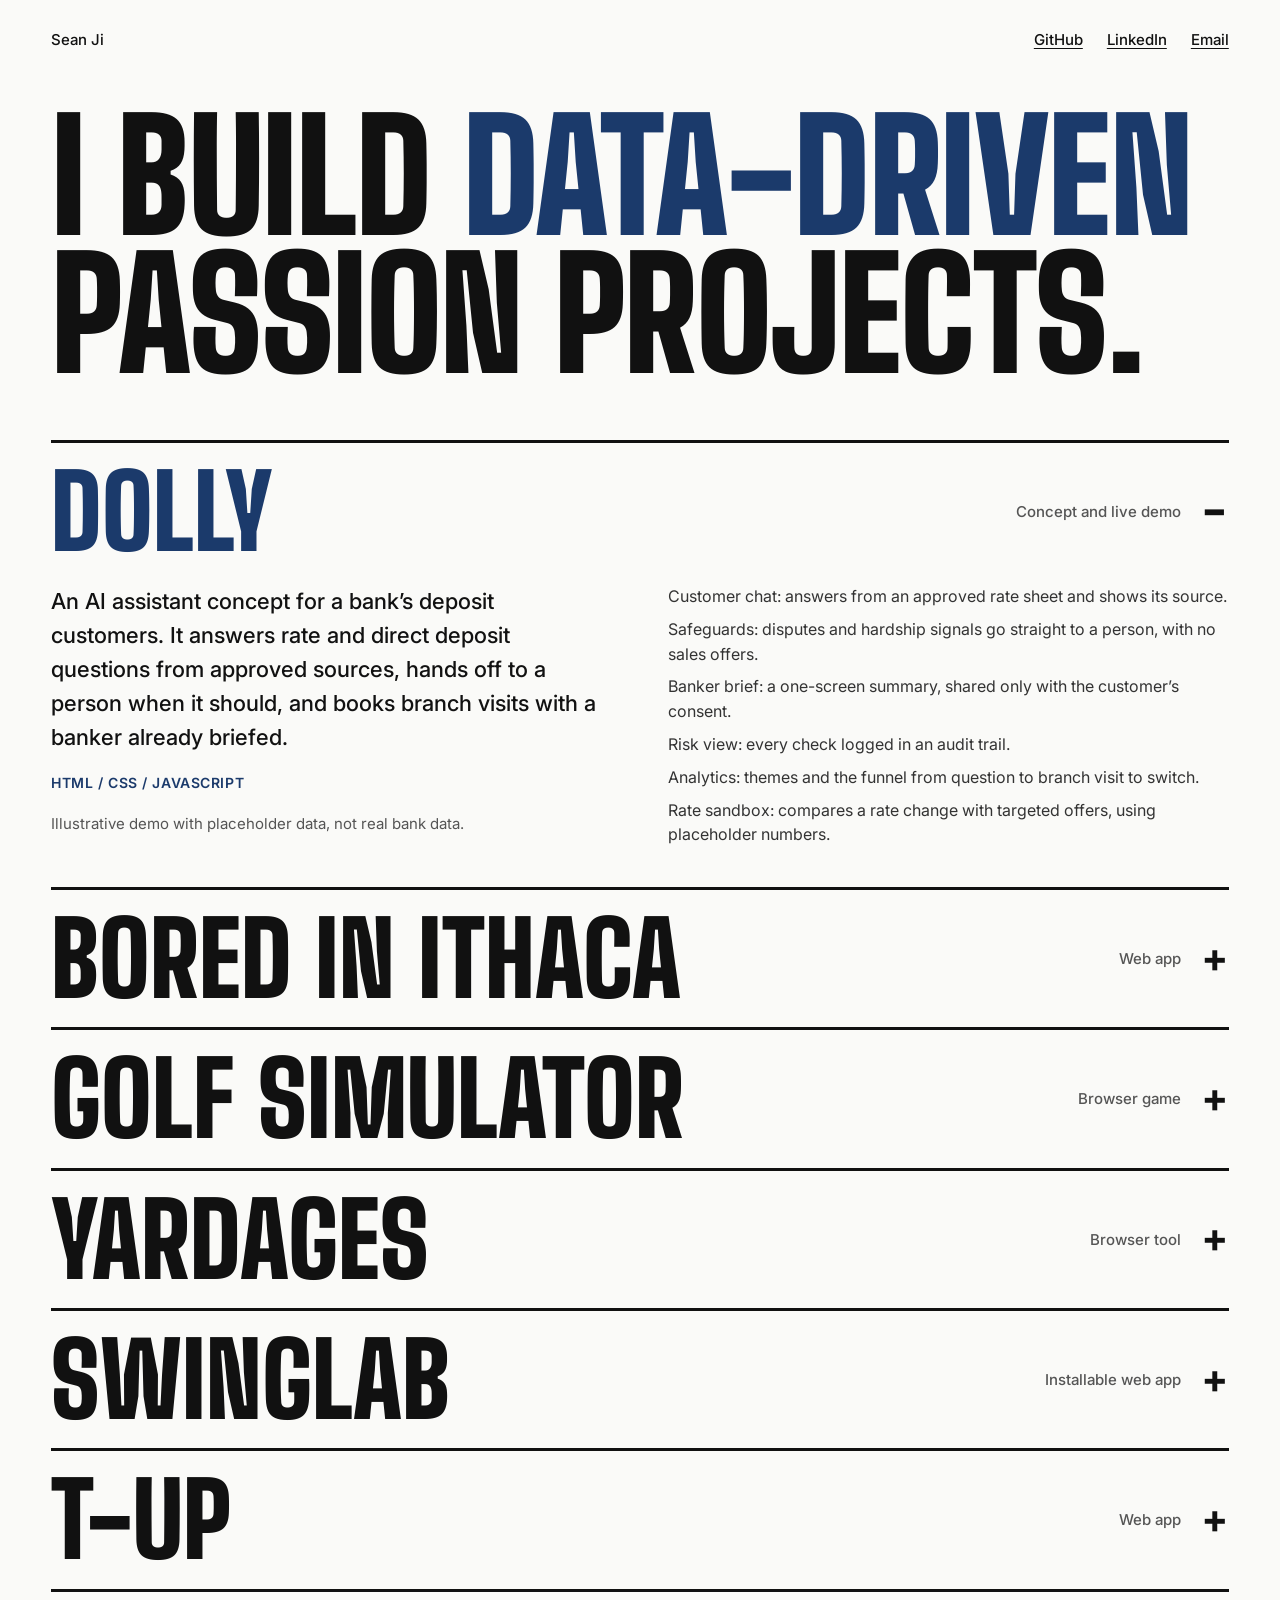
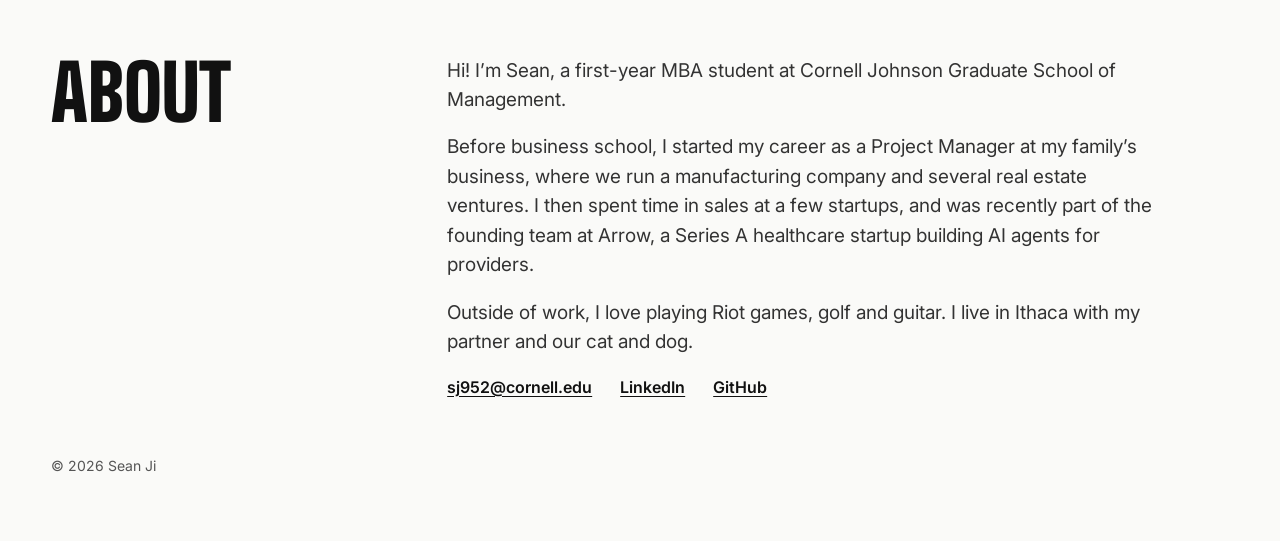
==== index.html @ 25f39c9f "Add portfolio site Co-Authored-By: Claude Sonnet 5.5 <noreply@anthropic.com> Claude-Session: https:/" ====
<!doctype html>
<html lang="en">
<head>
<meta charset="utf-8">
<meta name="viewport" content="width=device-width, initial-scale=1">
<title>Sean Ji | Portfolio</title>
<meta name="description" content="Sean Ji is a first-year MBA student at Cornell Johnson who builds data-driven passion projects: Dolly, Bored in Ithaca, Golf Simulator, Yardages, SwingLab and T-UP.">
<meta name="theme-color" content="#FAFAF8">
<meta property="og:title" content="Sean Ji | Portfolio">
<meta property="og:description" content="Data-driven passion projects by Sean Ji.">
<meta property="og:type" content="website">
<link rel="preconnect" href="https://fonts.googleapis.com">
<link rel="preconnect" href="https://fonts.gstatic.com" crossorigin>
<link rel="stylesheet" href="https://fonts.googleapis.com/css2?family=Big+Shoulders+Display:wght@800;900&family=Inter:wght@400;500;600&display=swap">
<style>
:root{
  --bg:#FAFAF8;
  --ink:#111111;
  --muted:#555555;
  --body:#333333;
  --navy:#1B3A6B;
  --display:'Big Shoulders Display','Arial Narrow',Impact,sans-serif;
  --text:'Inter',system-ui,-apple-system,'Segoe UI',Roboto,Helvetica,Arial,sans-serif;
  color-scheme:light;
}
*,*::before,*::after{box-sizing:border-box}
html{-webkit-text-size-adjust:100%}
body{
  margin:0;background:var(--bg);color:var(--ink);
  font-family:var(--text);font-size:16px;line-height:1.55;
  padding-inline:max(16px,env(safe-area-inset-left,0px)) max(16px,env(safe-area-inset-right,0px));
}
.page{
  max-width:1240px;margin:0 auto;
  padding-block:28px 64px;
  display:flex;flex-direction:column;gap:56px;
}
@media (min-width:700px){body{padding-inline:clamp(16px,4vw,56px)}}
a{color:var(--ink);text-underline-offset:3px}
a:hover{color:var(--navy)}
a:focus-visible,summary:focus-visible{outline:3px solid var(--navy);outline-offset:2px}

.top{
  display:flex;flex-wrap:wrap;align-items:baseline;justify-content:space-between;
  gap:8px 24px;font-size:15px;font-weight:500;
}
.top nav{display:flex;flex-wrap:wrap;gap:8px 24px}

h1{
  margin:0;font-family:var(--display);font-weight:900;text-transform:uppercase;
  font-size:clamp(56px,12vw,168px);line-height:.9;letter-spacing:-.01em;text-wrap:balance;
}
h1 span{color:var(--navy)}

.projects{display:flex;flex-direction:column}
.project{border-top:3px solid var(--ink)}
.project:last-child{border-bottom:3px solid var(--ink)}
.project summary{
  display:flex;flex-wrap:wrap;align-items:center;justify-content:space-between;
  gap:8px 24px;padding:20px 0;cursor:pointer;list-style:none;
}
.project summary::-webkit-details-marker{display:none}
.name{
  font-family:var(--display);font-weight:900;text-transform:uppercase;
  font-size:clamp(44px,8vw,104px);line-height:.95;
}
.project[open] .name{color:var(--navy)}
.meta{display:flex;align-items:center;gap:20px;font-size:15px;font-weight:500;color:var(--muted)}
.mark{font-family:var(--display);font-weight:900;font-size:44px;line-height:1;width:28px;text-align:center;color:var(--ink)}
.mark::before{content:"+"}
.project[open] .mark::before{content:"\2212"}

.body{display:flex;flex-wrap:wrap;gap:24px 56px;padding:4px 0 40px}
.body > div{flex:1 1 320px;min-width:0}
.lead{margin:0 0 18px;font-size:22px;font-weight:500;max-width:560px}
.stack{display:block;margin-bottom:18px;font-size:14px;font-weight:600;letter-spacing:.04em;text-transform:uppercase;color:var(--navy)}
.link{font-size:15px}
.link a{font-weight:600}
.note{color:var(--muted)}
.features{margin:0;padding:0;list-style:none;display:flex;flex-direction:column;gap:8px;color:var(--body)}

.about{
  display:flex;flex-wrap:wrap;gap:32px 56px;
  padding-top:8px;
}
.about h2{
  flex:1 1 220px;max-width:340px;margin:0;
  font-family:var(--display);font-weight:900;text-transform:uppercase;
  font-size:clamp(44px,6vw,80px);line-height:.95;
}
.about .copy{flex:3 1 420px;min-width:0;display:flex;flex-direction:column;gap:18px;max-width:720px}
.about p{margin:0;font-size:19px;color:var(--body)}
.contact{display:flex;flex-wrap:wrap;gap:8px 28px;font-size:16px;font-weight:600}
footer{font-size:14px;color:var(--muted)}
@media (prefers-reduced-motion:reduce){*{scroll-behavior:auto!important}}
</style>
</head>
<body>
<div class="page">

<header class="top">
  <span>Sean Ji</span>
  <nav aria-label="Links">
    <a href="https://github.com/seanji0">GitHub</a>
    <a href="https://www.linkedin.com/in/sean-ji/">LinkedIn</a>
    <a href="mailto:sj952@cornell.edu">Email</a>
  </nav>
</header>

<main style="display:contents">
<h1>I build <span>data-driven</span> passion projects.</h1>

<section class="projects" aria-label="Projects">

<details class="project" name="projects" open>
<summary><span class="name">Dolly</span><span class="meta"><span>Concept and live demo</span><span class="mark" aria-hidden="true"></span></span></summary>
<div class="body">
<div>
<p class="lead">An AI assistant concept for a bank&rsquo;s deposit customers. It answers rate and direct deposit questions from approved sources, hands off to a person when it should, and books branch visits with a banker already briefed.</p>
<span class="stack">HTML / CSS / JavaScript</span>
<div class="link note">Illustrative demo with placeholder data, not real bank data.</div>
</div>
<div>
<ul class="features">
<li>Customer chat: answers from an approved rate sheet and shows its source.</li>
<li>Safeguards: disputes and hardship signals go straight to a person, with no sales offers.</li>
<li>Banker brief: a one-screen summary, shared only with the customer&rsquo;s consent.</li>
<li>Risk view: every check logged in an audit trail.</li>
<li>Analytics: themes and the funnel from question to branch visit to switch.</li>
<li>Rate sandbox: compares a rate change with targeted offers, using placeholder numbers.</li>
</ul>
</div>
</div>
</details>

<details class="project" name="projects">
<summary><span class="name">Bored in Ithaca</span><span class="meta"><span>Web app</span><span class="mark" aria-hidden="true"></span></span></summary>
<div class="body">
<div>
<p class="lead">A weather- and season-aware guide to things to do in Ithaca, NY. Set your free time, the weather, the time of year and whether you have a car, and it suggests something that fits.</p>
<span class="stack">HTML / CSS / JavaScript / Open-Meteo API</span>
<div class="link"><a href="https://github.com/seanji0/bored-in-ithaca">View the code on GitHub</a></div>
</div>
<div>
<ul class="features">
<li>44 activities across gorges, food, parks, museums, water, drinks, events and seasonal picks.</li>
<li>Live weather from Open-Meteo re-themes the page for fog and rain, snow or sun.</li>
<li>Seasonal looks: blossoms, summer glow, falling leaves and snow.</li>
<li>Falls back to season-only styling if the weather call fails.</li>
<li>Independent of Cornell, Ithaca College and the City of Ithaca.</li>
</ul>
</div>
</div>
</details>

<details class="project" name="projects">
<summary><span class="name">Golf Simulator</span><span class="meta"><span>Browser game</span><span class="mark" aria-hidden="true"></span></span></summary>
<div class="body">
<div>
<p class="lead">A golf simulator in a single file. Enter your handicap and club distances, then play a par-4 by choosing lines, clubs, chips and putt reads. Every shot comes from a dispersion model of your own game.</p>
<span class="stack">HTML / CSS / JavaScript</span>
<div class="link"><a href="https://github.com/seanji0/think-like-a-caddie">View the code on GitHub</a></div>
</div>
<div>
<ul class="features">
<li>Setup: handicap, go-to miss, putting touch and a club picker with your carry distances.</li>
<li>Shot model: spread and distance variance scale with handicap and lie. Water adds a penalty.</li>
<li>Aiming: click a target line and see live distances.</li>
<li>Short game: chip type depends on the lie.</li>
<li>Putting: color-coded arrows show break and speed.</li>
<li>Animated ball flight, undo, and mid-round club edits.</li>
</ul>
</div>
</div>
</details>

<details class="project" name="projects">
<summary><span class="name">Yardages</span><span class="meta"><span>Browser tool</span><span class="mark" aria-hidden="true"></span></span></summary>
<div class="body">
<div>
<p class="lead">Upload a swing video, step through it frame by frame, and pull a clean still for every position from address to finish.</p>
<span class="stack">HTML / CSS / JavaScript</span>
<div class="link"><a href="https://github.com/seanji0/swing-card">View the code on GitHub</a></div>
</div>
<div>
<ul class="features">
<li>Frame stepping: arrow keys move one frame, shift moves five, space plays.</li>
<li>Eight positions: capture a still into each card.</li>
<li>Swing plane view layers your captured frames together.</li>
<li>Download each still or the full swing card.</li>
<li>Private by design: video is processed in your browser and never uploaded.</li>
</ul>
</div>
</div>
</details>

<details class="project" name="projects">
<summary><span class="name">SwingLab</span><span class="meta"><span>Installable web app</span><span class="mark" aria-hidden="true"></span></span></summary>
<div class="body">
<div>
<p class="lead">A practice journal for golfers. Log every session, track real carry distances, and let an analysis engine surface patterns for you or your coach to interpret.</p>
<span class="stack">Next.js 14 / TypeScript / Tailwind CSS / PWA</span>
<div class="link note">Private repository.</div>
</div>
<div>
<ul class="features">
<li>Practice journal: range, round, lesson, mental and fitness sessions.</li>
<li>Yardage benchmarks: carry numbers tracked against skill levels.</li>
<li>Feels vs real: what a swing felt like next to what the data says.</li>
<li>Course strategy: plan each hole and decide where to miss.</li>
<li>AI caddie: patterns across your data, with a coach confirming each reading.</li>
<li>Bottleneck analysis: ranks speed, strike, launch, spin and path by potential gain.</li>
</ul>
</div>
</div>
</details>

<details class="project" name="projects">
<summary><span class="name">T-UP</span><span class="meta"><span>Web app</span><span class="mark" aria-hidden="true"></span></span></summary>
<div class="body">
<div>
<p class="lead">Like Partiful, but for golf. Create a round, send one link and see who is in.</p>
<span class="stack">React 19 / Vite / React Router</span>
<div class="link"><a href="https://github.com/seanji0/gowf">View the code on GitHub</a></div>
</div>
<div>
<ul class="features">
<li>Create a round: course, tee time, format and price.</li>
<li>Share one link: guests RSVP going, maybe or can&rsquo;t go.</li>
<li>Guest list and comments on each round&rsquo;s page.</li>
<li>Settle up: a pay-before-you-play flow. Payments are simulated in this build.</li>
</ul>
</div>
</div>
</details>

</section>

<section class="about" id="about" aria-labelledby="about-h">
<h2 id="about-h">About</h2>
<div class="copy">
<p>Hi! I&rsquo;m Sean, a first-year MBA student at Cornell Johnson Graduate School of Management.</p>
<p>Before business school, I started my career as a Project Manager at my family&rsquo;s business, where we run a manufacturing company and several real estate ventures. I then spent time in sales at a few startups, and was recently part of the founding team at Arrow, a Series A healthcare startup building AI agents for providers.</p>
<p>Outside of work, I love playing Riot games, golf and guitar. I live in Ithaca with my partner and our cat and dog.</p>
<div class="contact">
<a href="mailto:sj952@cornell.edu">sj952@cornell.edu</a>
<a href="https://www.linkedin.com/in/sean-ji/">LinkedIn</a>
<a href="https://github.com/seanji0">GitHub</a>
</div>
</div>
</section>
</main>

<footer>&copy; 2026 Sean Ji</footer>

</div>
</body>
</html>
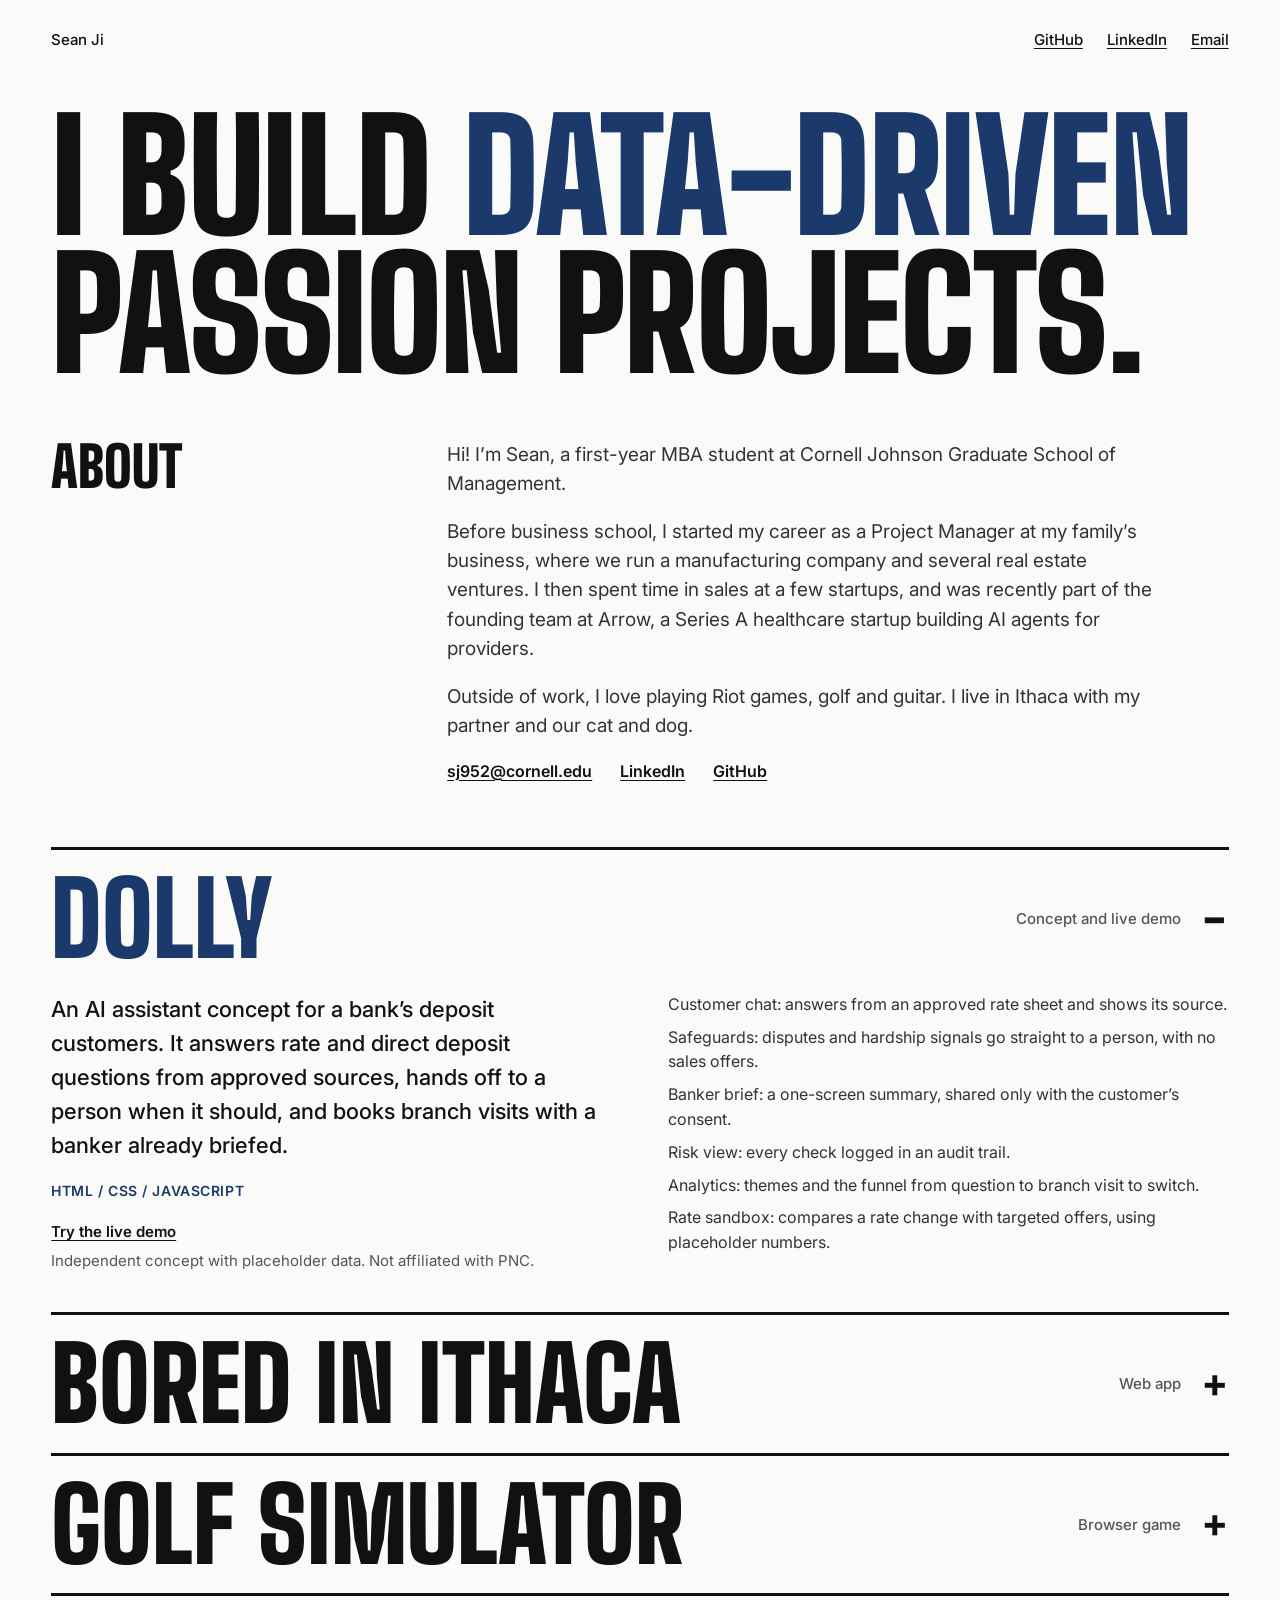
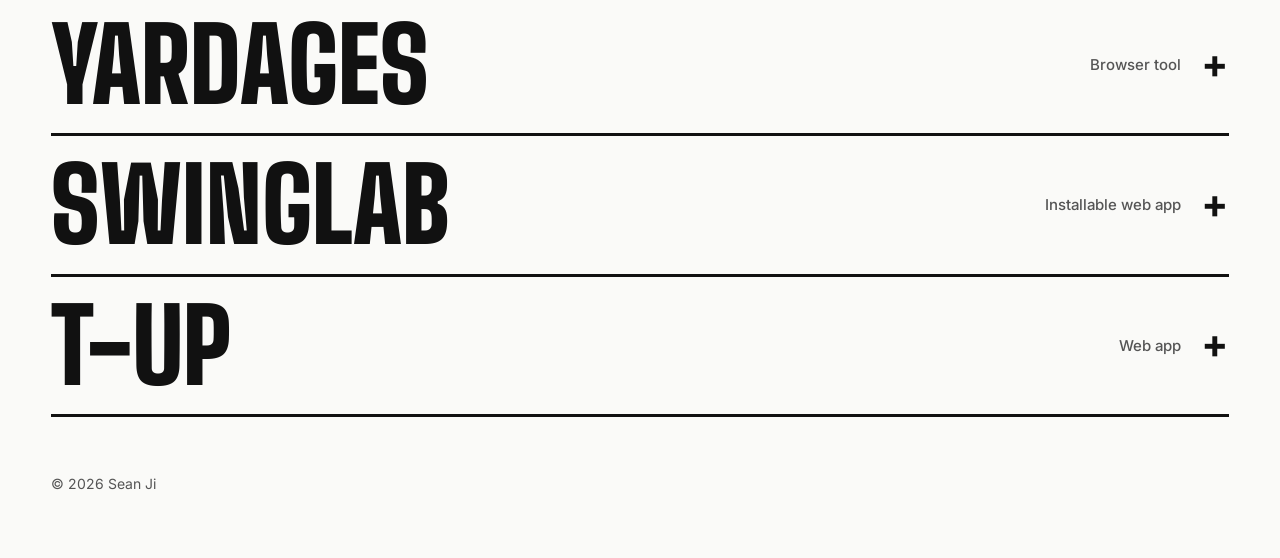
==== commit 22b1fde6: "Move bio to top and host live apps Adds the Dolly demo, Bored in Ithaca, Golf Simulator, Yardages an" ====
--- a/index.html
+++ b/index.html
@@ -81,12 +81,12 @@
 
 .about{
   display:flex;flex-wrap:wrap;gap:32px 56px;
-  padding-top:8px;
+  padding-bottom:8px;
 }
 .about h2{
   flex:1 1 220px;max-width:340px;margin:0;
   font-family:var(--display);font-weight:900;text-transform:uppercase;
-  font-size:clamp(44px,6vw,80px);line-height:.95;
+  font-size:clamp(36px,4.5vw,56px);line-height:.95;
 }
 .about .copy{flex:3 1 420px;min-width:0;display:flex;flex-direction:column;gap:18px;max-width:720px}
 .about p{margin:0;font-size:19px;color:var(--body)}
@@ -109,132 +109,6 @@
 
 <main style="display:contents">
 <h1>I build <span>data-driven</span> passion projects.</h1>
-
-<section class="projects" aria-label="Projects">
-
-<details class="project" name="projects" open>
-<summary><span class="name">Dolly</span><span class="meta"><span>Concept and live demo</span><span class="mark" aria-hidden="true"></span></span></summary>
-<div class="body">
-<div>
-<p class="lead">An AI assistant concept for a bank&rsquo;s deposit customers. It answers rate and direct deposit questions from approved sources, hands off to a person when it should, and books branch visits with a banker already briefed.</p>
-<span class="stack">HTML / CSS / JavaScript</span>
-<div class="link note">Illustrative demo with placeholder data, not real bank data.</div>
-</div>
-<div>
-<ul class="features">
-<li>Customer chat: answers from an approved rate sheet and shows its source.</li>
-<li>Safeguards: disputes and hardship signals go straight to a person, with no sales offers.</li>
-<li>Banker brief: a one-screen summary, shared only with the customer&rsquo;s consent.</li>
-<li>Risk view: every check logged in an audit trail.</li>
-<li>Analytics: themes and the funnel from question to branch visit to switch.</li>
-<li>Rate sandbox: compares a rate change with targeted offers, using placeholder numbers.</li>
-</ul>
-</div>
-</div>
-</details>
-
-<details class="project" name="projects">
-<summary><span class="name">Bored in Ithaca</span><span class="meta"><span>Web app</span><span class="mark" aria-hidden="true"></span></span></summary>
-<div class="body">
-<div>
-<p class="lead">A weather- and season-aware guide to things to do in Ithaca, NY. Set your free time, the weather, the time of year and whether you have a car, and it suggests something that fits.</p>
-<span class="stack">HTML / CSS / JavaScript / Open-Meteo API</span>
-<div class="link"><a href="https://github.com/seanji0/bored-in-ithaca">View the code on GitHub</a></div>
-</div>
-<div>
-<ul class="features">
-<li>44 activities across gorges, food, parks, museums, water, drinks, events and seasonal picks.</li>
-<li>Live weather from Open-Meteo re-themes the page for fog and rain, snow or sun.</li>
-<li>Seasonal looks: blossoms, summer glow, falling leaves and snow.</li>
-<li>Falls back to season-only styling if the weather call fails.</li>
-<li>Independent of Cornell, Ithaca College and the City of Ithaca.</li>
-</ul>
-</div>
-</div>
-</details>
-
-<details class="project" name="projects">
-<summary><span class="name">Golf Simulator</span><span class="meta"><span>Browser game</span><span class="mark" aria-hidden="true"></span></span></summary>
-<div class="body">
-<div>
-<p class="lead">A golf simulator in a single file. Enter your handicap and club distances, then play a par-4 by choosing lines, clubs, chips and putt reads. Every shot comes from a dispersion model of your own game.</p>
-<span class="stack">HTML / CSS / JavaScript</span>
-<div class="link"><a href="https://github.com/seanji0/think-like-a-caddie">View the code on GitHub</a></div>
-</div>
-<div>
-<ul class="features">
-<li>Setup: handicap, go-to miss, putting touch and a club picker with your carry distances.</li>
-<li>Shot model: spread and distance variance scale with handicap and lie. Water adds a penalty.</li>
-<li>Aiming: click a target line and see live distances.</li>
-<li>Short game: chip type depends on the lie.</li>
-<li>Putting: color-coded arrows show break and speed.</li>
-<li>Animated ball flight, undo, and mid-round club edits.</li>
-</ul>
-</div>
-</div>
-</details>
-
-<details class="project" name="projects">
-<summary><span class="name">Yardages</span><span class="meta"><span>Browser tool</span><span class="mark" aria-hidden="true"></span></span></summary>
-<div class="body">
-<div>
-<p class="lead">Upload a swing video, step through it frame by frame, and pull a clean still for every position from address to finish.</p>
-<span class="stack">HTML / CSS / JavaScript</span>
-<div class="link"><a href="https://github.com/seanji0/swing-card">View the code on GitHub</a></div>
-</div>
-<div>
-<ul class="features">
-<li>Frame stepping: arrow keys move one frame, shift moves five, space plays.</li>
-<li>Eight positions: capture a still into each card.</li>
-<li>Swing plane view layers your captured frames together.</li>
-<li>Download each still or the full swing card.</li>
-<li>Private by design: video is processed in your browser and never uploaded.</li>
-</ul>
-</div>
-</div>
-</details>
-
-<details class="project" name="projects">
-<summary><span class="name">SwingLab</span><span class="meta"><span>Installable web app</span><span class="mark" aria-hidden="true"></span></span></summary>
-<div class="body">
-<div>
-<p class="lead">A practice journal for golfers. Log every session, track real carry distances, and let an analysis engine surface patterns for you or your coach to interpret.</p>
-<span class="stack">Next.js 14 / TypeScript / Tailwind CSS / PWA</span>
-<div class="link note">Private repository.</div>
-</div>
-<div>
-<ul class="features">
-<li>Practice journal: range, round, lesson, mental and fitness sessions.</li>
-<li>Yardage benchmarks: carry numbers tracked against skill levels.</li>
-<li>Feels vs real: what a swing felt like next to what the data says.</li>
-<li>Course strategy: plan each hole and decide where to miss.</li>
-<li>AI caddie: patterns across your data, with a coach confirming each reading.</li>
-<li>Bottleneck analysis: ranks speed, strike, launch, spin and path by potential gain.</li>
-</ul>
-</div>
-</div>
-</details>
-
-<details class="project" name="projects">
-<summary><span class="name">T-UP</span><span class="meta"><span>Web app</span><span class="mark" aria-hidden="true"></span></span></summary>
-<div class="body">
-<div>
-<p class="lead">Like Partiful, but for golf. Create a round, send one link and see who is in.</p>
-<span class="stack">React 19 / Vite / React Router</span>
-<div class="link"><a href="https://github.com/seanji0/gowf">View the code on GitHub</a></div>
-</div>
-<div>
-<ul class="features">
-<li>Create a round: course, tee time, format and price.</li>
-<li>Share one link: guests RSVP going, maybe or can&rsquo;t go.</li>
-<li>Guest list and comments on each round&rsquo;s page.</li>
-<li>Settle up: a pay-before-you-play flow. Payments are simulated in this build.</li>
-</ul>
-</div>
-</div>
-</details>
-
-</section>
 
 <section class="about" id="about" aria-labelledby="about-h">
 <h2 id="about-h">About</h2>
@@ -249,6 +123,134 @@
 </div>
 </div>
 </section>
+
+<section class="projects" aria-label="Projects">
+
+<details class="project" name="projects" open>
+<summary><span class="name">Dolly</span><span class="meta"><span>Concept and live demo</span><span class="mark" aria-hidden="true"></span></span></summary>
+<div class="body">
+<div>
+<p class="lead">An AI assistant concept for a bank&rsquo;s deposit customers. It answers rate and direct deposit questions from approved sources, hands off to a person when it should, and books branch visits with a banker already briefed.</p>
+<span class="stack">HTML / CSS / JavaScript</span>
+<div class="link"><a href="dolly/">Try the live demo</a></div>
+<div class="link note" style="margin-top:6px">Independent concept with placeholder data. Not affiliated with PNC.</div>
+</div>
+<div>
+<ul class="features">
+<li>Customer chat: answers from an approved rate sheet and shows its source.</li>
+<li>Safeguards: disputes and hardship signals go straight to a person, with no sales offers.</li>
+<li>Banker brief: a one-screen summary, shared only with the customer&rsquo;s consent.</li>
+<li>Risk view: every check logged in an audit trail.</li>
+<li>Analytics: themes and the funnel from question to branch visit to switch.</li>
+<li>Rate sandbox: compares a rate change with targeted offers, using placeholder numbers.</li>
+</ul>
+</div>
+</div>
+</details>
+
+<details class="project" name="projects">
+<summary><span class="name">Bored in Ithaca</span><span class="meta"><span>Web app</span><span class="mark" aria-hidden="true"></span></span></summary>
+<div class="body">
+<div>
+<p class="lead">A weather- and season-aware guide to things to do in Ithaca, NY. Set your free time, the weather, the time of year and whether you have a car, and it suggests something that fits.</p>
+<span class="stack">HTML / CSS / JavaScript / Open-Meteo API</span>
+<div class="link"><a href="bored-in-ithaca/">Open the live app</a> &nbsp;&middot;&nbsp; <a href="https://github.com/seanji0/bored-in-ithaca">View the code on GitHub</a></div>
+</div>
+<div>
+<ul class="features">
+<li>44 activities across gorges, food, parks, museums, water, drinks, events and seasonal picks.</li>
+<li>Live weather from Open-Meteo re-themes the page for fog and rain, snow or sun.</li>
+<li>Seasonal looks: blossoms, summer glow, falling leaves and snow.</li>
+<li>Falls back to season-only styling if the weather call fails.</li>
+<li>Independent of Cornell, Ithaca College and the City of Ithaca.</li>
+</ul>
+</div>
+</div>
+</details>
+
+<details class="project" name="projects">
+<summary><span class="name">Golf Simulator</span><span class="meta"><span>Browser game</span><span class="mark" aria-hidden="true"></span></span></summary>
+<div class="body">
+<div>
+<p class="lead">A golf simulator in a single file. Enter your handicap and club distances, then play a par-4 by choosing lines, clubs, chips and putt reads. Every shot comes from a dispersion model of your own game.</p>
+<span class="stack">HTML / CSS / JavaScript</span>
+<div class="link"><a href="golf-simulator/">Open the live app</a> &nbsp;&middot;&nbsp; <a href="https://github.com/seanji0/think-like-a-caddie">View the code on GitHub</a></div>
+</div>
+<div>
+<ul class="features">
+<li>Setup: handicap, go-to miss, putting touch and a club picker with your carry distances.</li>
+<li>Shot model: spread and distance variance scale with handicap and lie. Water adds a penalty.</li>
+<li>Aiming: click a target line and see live distances.</li>
+<li>Short game: chip type depends on the lie.</li>
+<li>Putting: color-coded arrows show break and speed.</li>
+<li>Animated ball flight, undo, and mid-round club edits.</li>
+</ul>
+</div>
+</div>
+</details>
+
+<details class="project" name="projects">
+<summary><span class="name">Yardages</span><span class="meta"><span>Browser tool</span><span class="mark" aria-hidden="true"></span></span></summary>
+<div class="body">
+<div>
+<p class="lead">Upload a swing video, step through it frame by frame, and pull a clean still for every position from address to finish.</p>
+<span class="stack">HTML / CSS / JavaScript</span>
+<div class="link"><a href="yardages/">Open the live app</a> &nbsp;&middot;&nbsp; <a href="https://github.com/seanji0/swing-card">View the code on GitHub</a></div>
+</div>
+<div>
+<ul class="features">
+<li>Frame stepping: arrow keys move one frame, shift moves five, space plays.</li>
+<li>Eight positions: capture a still into each card.</li>
+<li>Swing plane view layers your captured frames together.</li>
+<li>Download each still or the full swing card.</li>
+<li>Private by design: video is processed in your browser and never uploaded.</li>
+</ul>
+</div>
+</div>
+</details>
+
+<details class="project" name="projects">
+<summary><span class="name">SwingLab</span><span class="meta"><span>Installable web app</span><span class="mark" aria-hidden="true"></span></span></summary>
+<div class="body">
+<div>
+<p class="lead">A practice journal for golfers. Log every session, track real carry distances, and let an analysis engine surface patterns for you or your coach to interpret.</p>
+<span class="stack">Next.js 14 / TypeScript / Tailwind CSS / PWA</span>
+<div class="link note">Private repository.</div>
+</div>
+<div>
+<ul class="features">
+<li>Practice journal: range, round, lesson, mental and fitness sessions.</li>
+<li>Yardage benchmarks: carry numbers tracked against skill levels.</li>
+<li>Feels vs real: what a swing felt like next to what the data says.</li>
+<li>Course strategy: plan each hole and decide where to miss.</li>
+<li>AI caddie: patterns across your data, with a coach confirming each reading.</li>
+<li>Bottleneck analysis: ranks speed, strike, launch, spin and path by potential gain.</li>
+</ul>
+</div>
+</div>
+</details>
+
+<details class="project" name="projects">
+<summary><span class="name">T-UP</span><span class="meta"><span>Web app</span><span class="mark" aria-hidden="true"></span></span></summary>
+<div class="body">
+<div>
+<p class="lead">Like Partiful, but for golf. Create a round, send one link and see who is in.</p>
+<span class="stack">React 19 / Vite / React Router</span>
+<div class="link"><a href="t-up/">Open the live app</a> &nbsp;&middot;&nbsp; <a href="https://github.com/seanji0/gowf">View the code on GitHub</a></div>
+</div>
+<div>
+<ul class="features">
+<li>Create a round: course, tee time, format and price.</li>
+<li>Share one link: guests RSVP going, maybe or can&rsquo;t go.</li>
+<li>Guest list and comments on each round&rsquo;s page.</li>
+<li>Settle up: a pay-before-you-play flow. Payments are simulated in this build.</li>
+</ul>
+</div>
+</div>
+</details>
+
+</section>
+
 </main>
 
 <footer>&copy; 2026 Sean Ji</footer>
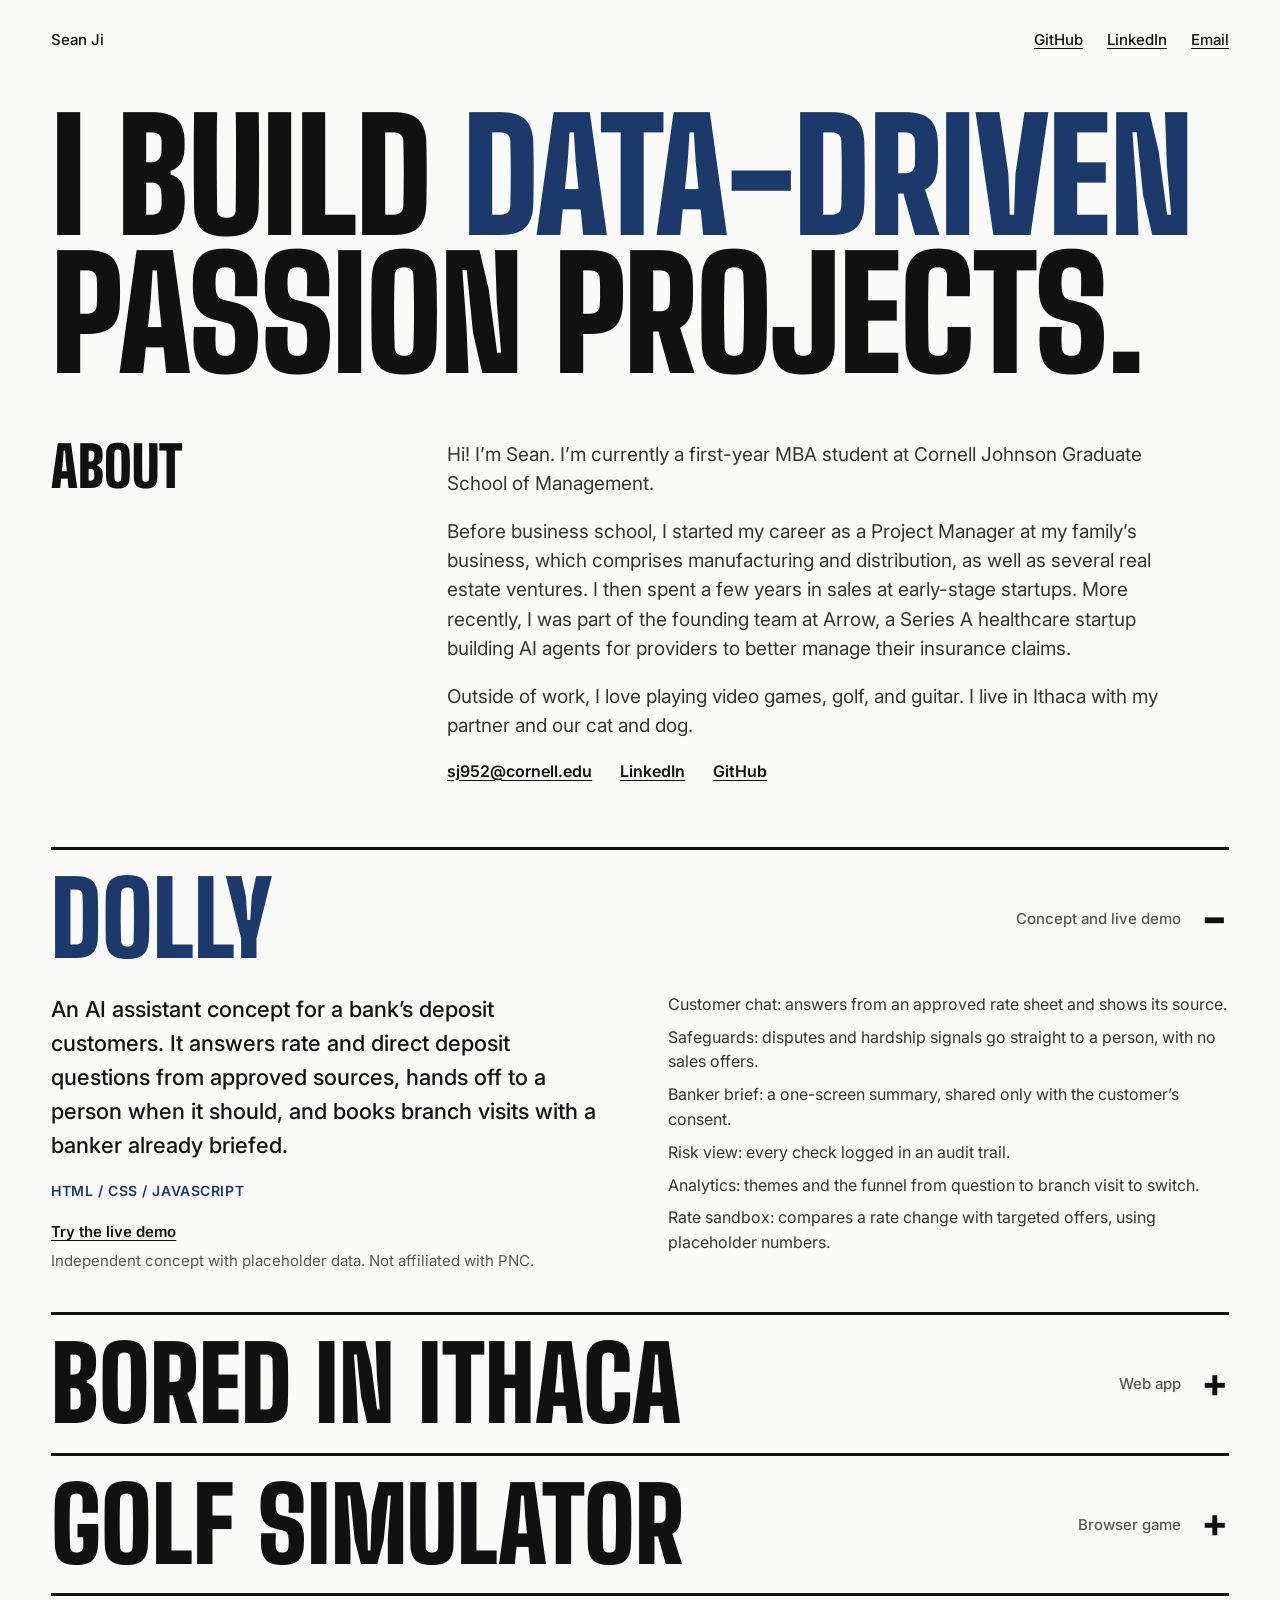
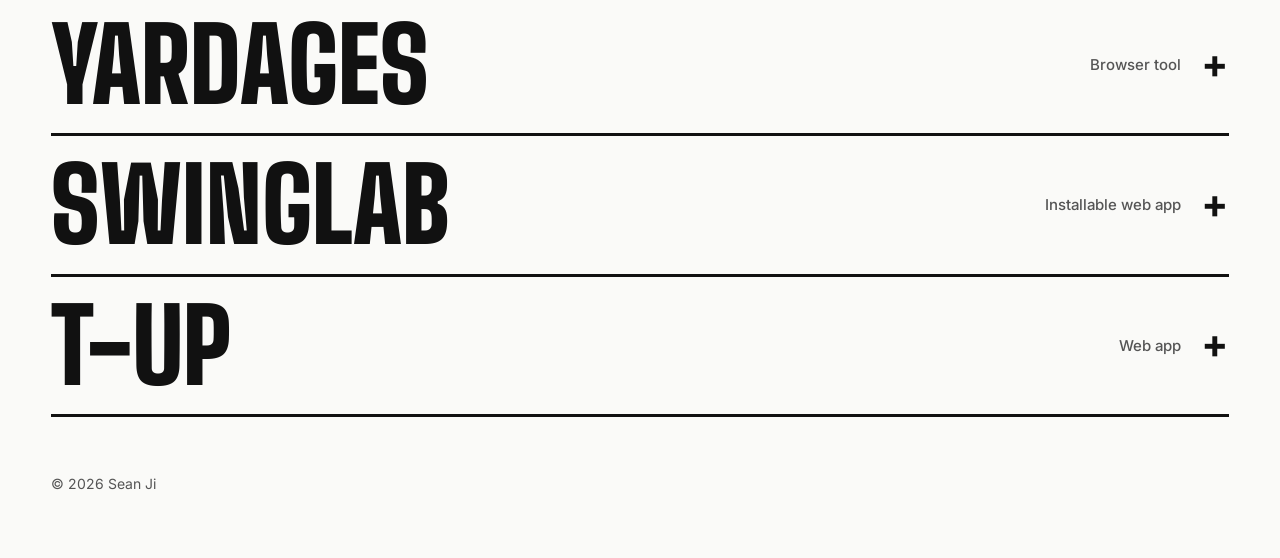
==== commit cd1e9396: "Update bio Co-Authored-By: Claude Sonnet 5.5 <noreply@anthropic.com> Claude-Session: https://claude." ====
--- a/index.html
+++ b/index.html
@@ -113,9 +113,9 @@
 <section class="about" id="about" aria-labelledby="about-h">
 <h2 id="about-h">About</h2>
 <div class="copy">
-<p>Hi! I&rsquo;m Sean, a first-year MBA student at Cornell Johnson Graduate School of Management.</p>
-<p>Before business school, I started my career as a Project Manager at my family&rsquo;s business, where we run a manufacturing company and several real estate ventures. I then spent time in sales at a few startups, and was recently part of the founding team at Arrow, a Series A healthcare startup building AI agents for providers.</p>
-<p>Outside of work, I love playing Riot games, golf and guitar. I live in Ithaca with my partner and our cat and dog.</p>
+<p>Hi! I&rsquo;m Sean. I&rsquo;m currently a first-year MBA student at Cornell Johnson Graduate School of Management.</p>
+<p>Before business school, I started my career as a Project Manager at my family&rsquo;s business, which comprises manufacturing and distribution, as well as several real estate ventures. I then spent a few years in sales at early-stage startups. More recently, I was part of the founding team at Arrow, a Series A healthcare startup building AI agents for providers to better manage their insurance claims.</p>
+<p>Outside of work, I love playing video games, golf, and guitar. I live in Ithaca with my partner and our cat and dog.</p>
 <div class="contact">
 <a href="mailto:sj952@cornell.edu">sj952@cornell.edu</a>
 <a href="https://www.linkedin.com/in/sean-ji/">LinkedIn</a>
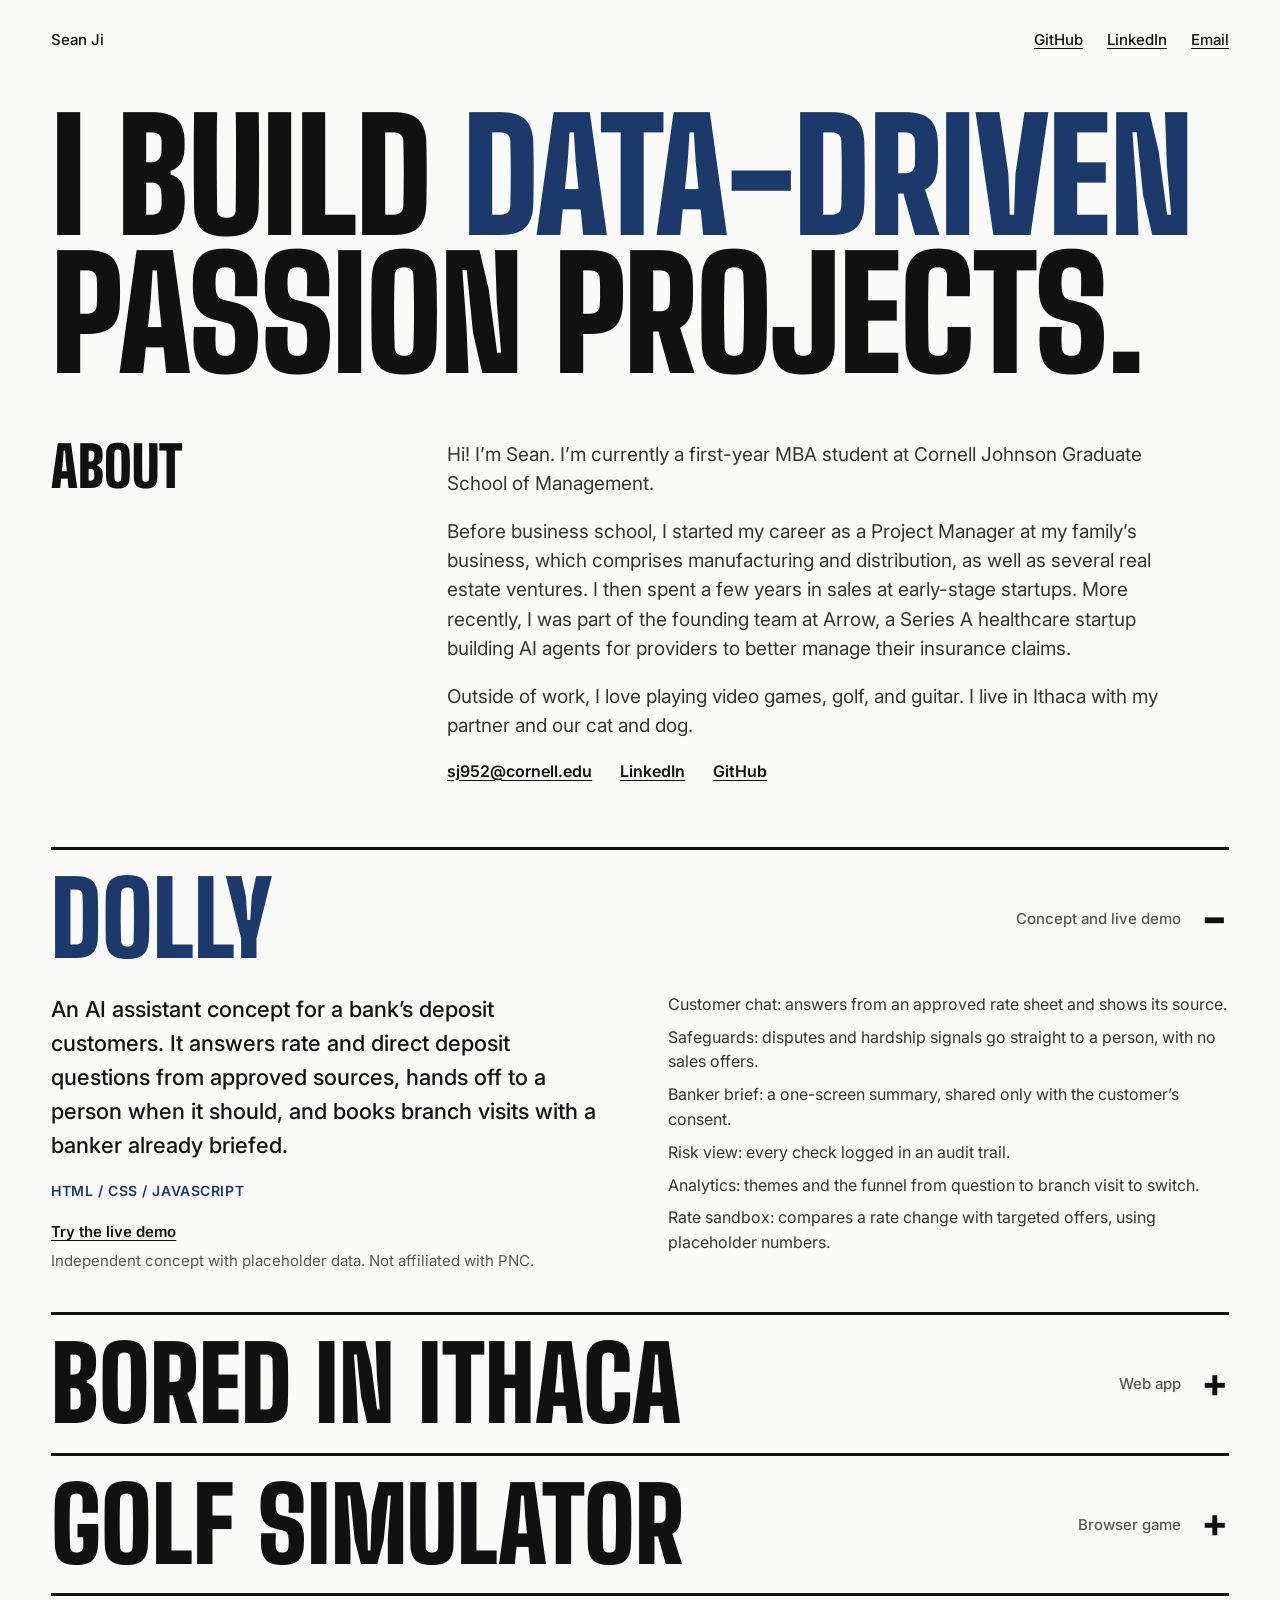
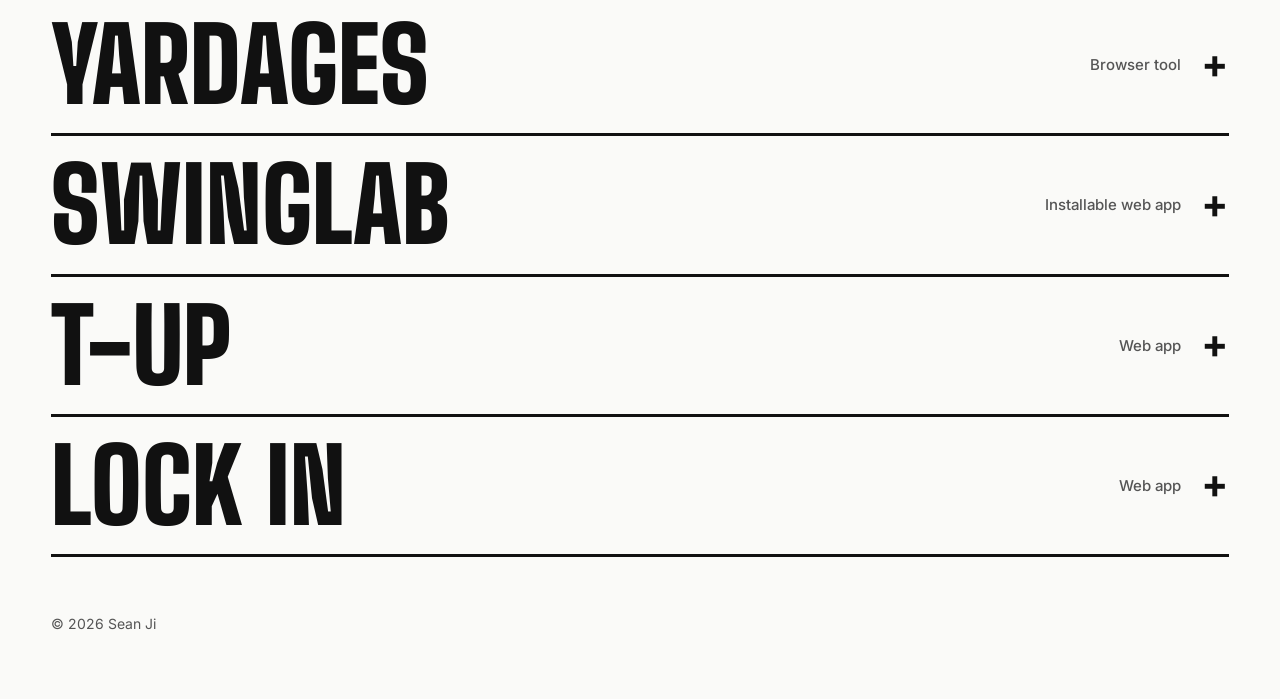
==== commit 367d3f1d: "Add Lock In project and live app Adds a Lock In entry to the projects list and the standalone app at" ====
--- a/index.html
+++ b/index.html
@@ -4,7 +4,7 @@
 <meta charset="utf-8">
 <meta name="viewport" content="width=device-width, initial-scale=1">
 <title>Sean Ji | Portfolio</title>
-<meta name="description" content="Sean Ji is a first-year MBA student at Cornell Johnson who builds data-driven passion projects: Dolly, Bored in Ithaca, Golf Simulator, Yardages, SwingLab and T-UP.">
+<meta name="description" content="Sean Ji is a first-year MBA student at Cornell Johnson who builds data-driven passion projects: Dolly, Bored in Ithaca, Golf Simulator, Yardages, SwingLab, T-UP and Lock In.">
 <meta name="theme-color" content="#FAFAF8">
 <meta property="og:title" content="Sean Ji | Portfolio">
 <meta property="og:description" content="Data-driven passion projects by Sean Ji.">
@@ -249,6 +249,28 @@
 </div>
 </details>
 
+<details class="project" name="projects">
+<summary><span class="name">Lock In</span><span class="meta"><span>Web app</span><span class="mark" aria-hidden="true"></span></span></summary>
+<div class="body">
+<div>
+<p class="lead">A focus timer that sets the scene. Name what you are working on, pick a session length or a Pomodoro cycle, and lock in with a deep house playlist already queued.</p>
+<span class="stack">HTML / CSS / JavaScript / Web Audio</span>
+<div class="link"><a href="lock-in/">Open the live app</a></div>
+</div>
+<div>
+<ul class="features">
+<li>Lock dial: 60 ticks dim as your session counts down.</li>
+<li>Pomodoro mode: four rounds with short breaks and a long break after round four.</li>
+<li>Background sound: brown noise, rain or a low hum, generated in the browser.</li>
+<li>YouTube playlists: deep house, jazz, cafe, afro tech and motivation open when you lock in.</li>
+<li>Distraction parking: jot down a stray thought and get back to work.</li>
+<li>Desk scene: a plant grows a leaf for each fifth of your daily target.</li>
+<li>Private by design: history stays in your browser.</li>
+</ul>
+</div>
+</div>
+</details>
+
 </section>
 
 </main>
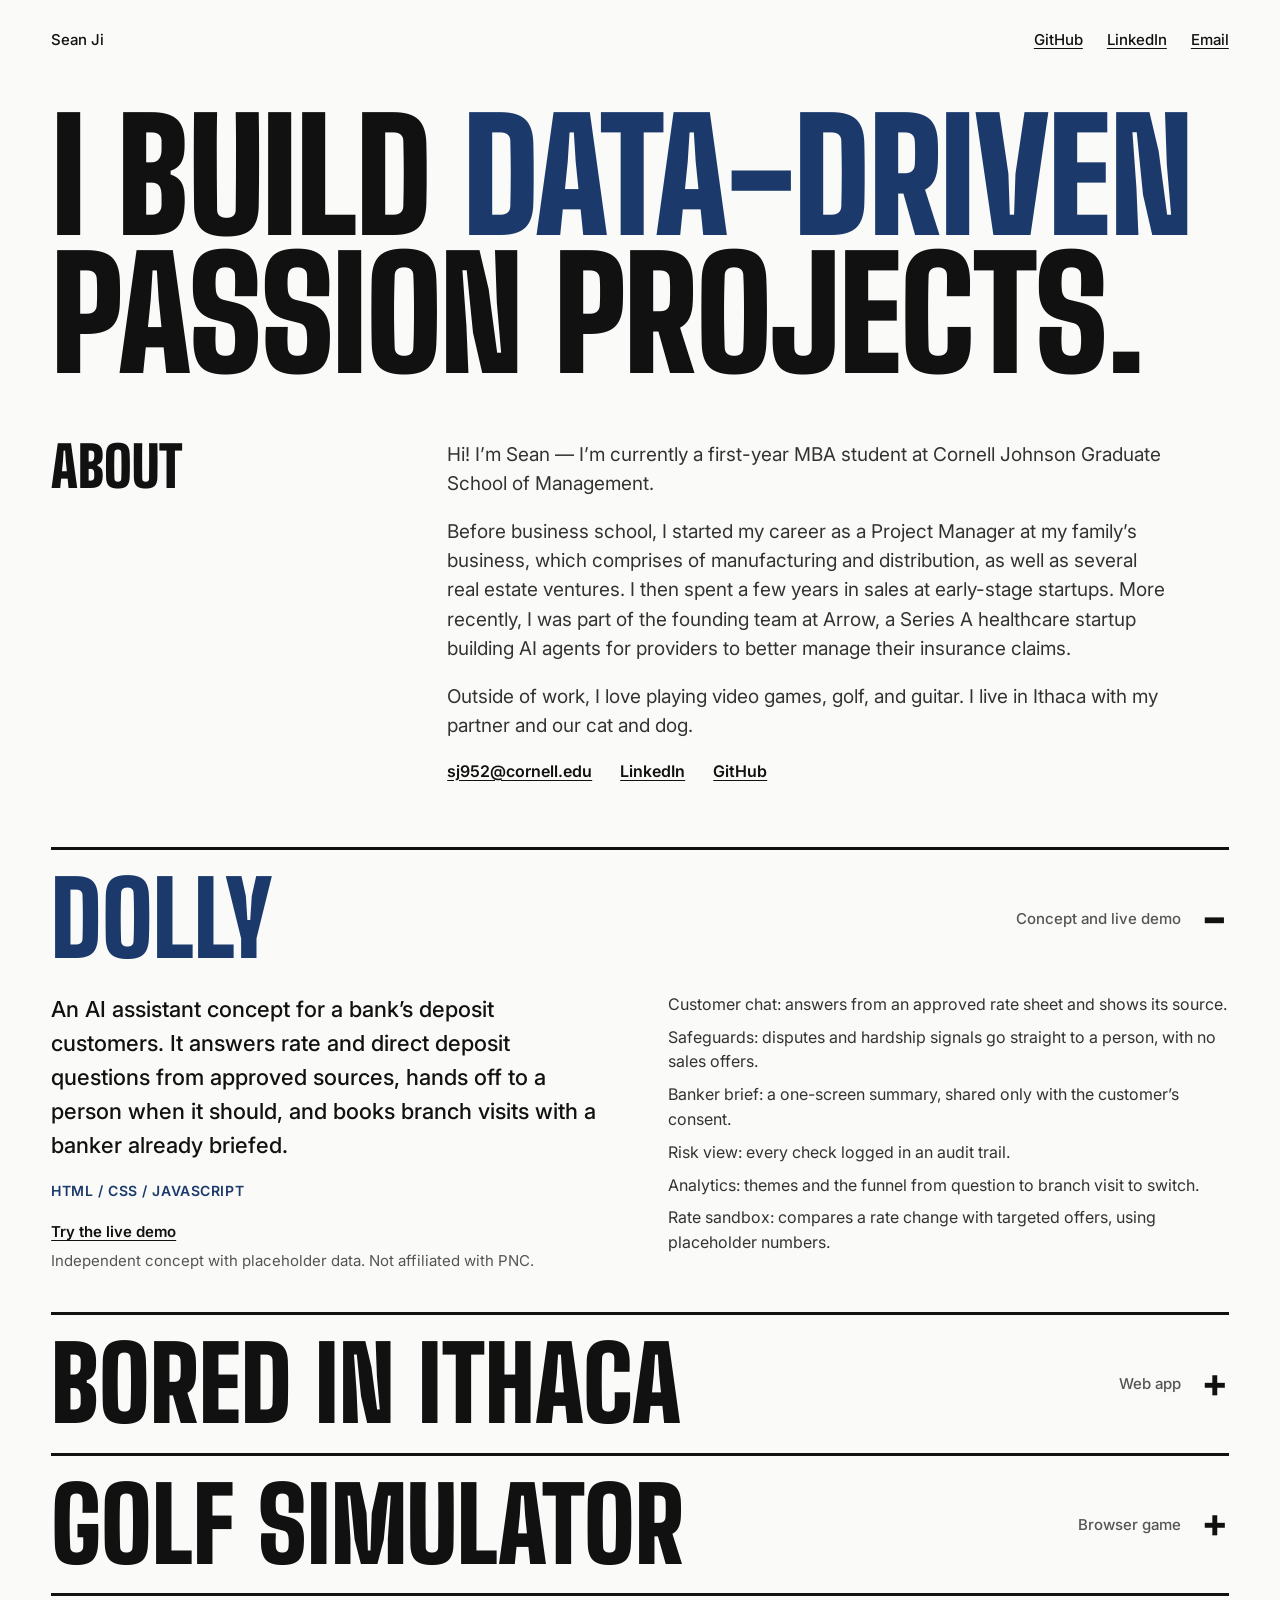
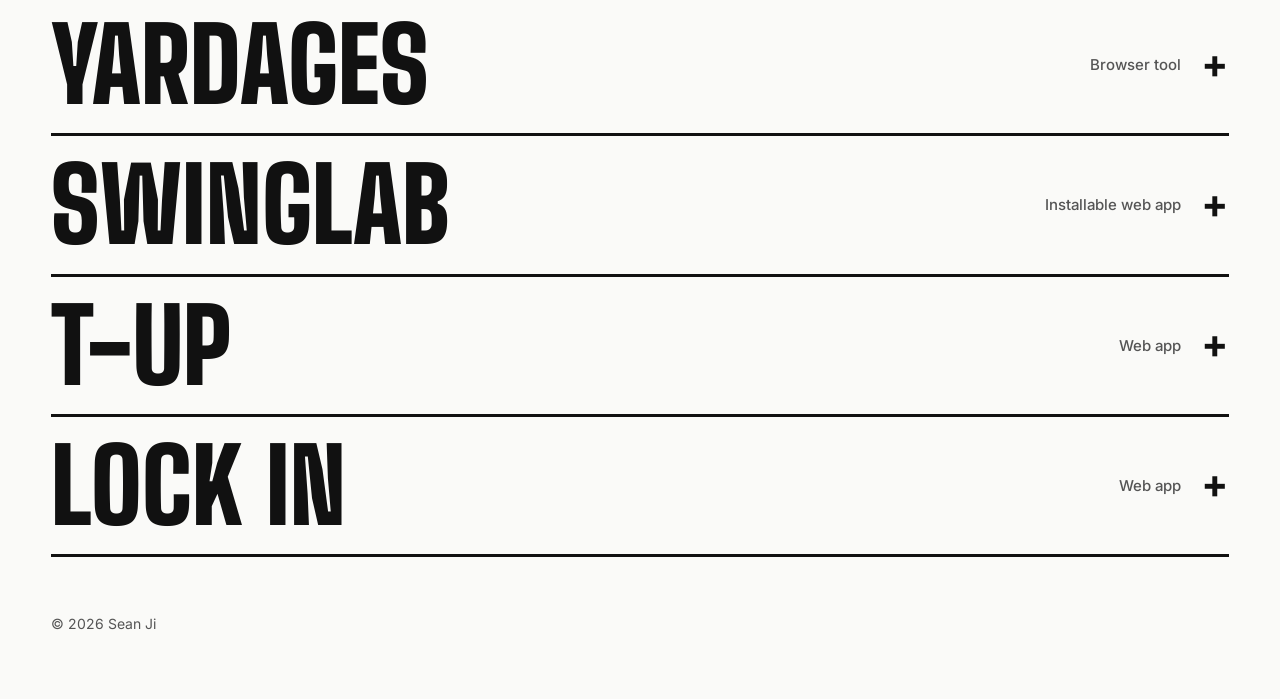
==== commit 22045d94: "Update bio Co-Authored-By: Claude Sonnet 5.5 <noreply@anthropic.com> Claude-Session: https://claude." ====
--- a/index.html
+++ b/index.html
@@ -113,8 +113,8 @@
 <section class="about" id="about" aria-labelledby="about-h">
 <h2 id="about-h">About</h2>
 <div class="copy">
-<p>Hi! I&rsquo;m Sean. I&rsquo;m currently a first-year MBA student at Cornell Johnson Graduate School of Management.</p>
-<p>Before business school, I started my career as a Project Manager at my family&rsquo;s business, which comprises manufacturing and distribution, as well as several real estate ventures. I then spent a few years in sales at early-stage startups. More recently, I was part of the founding team at Arrow, a Series A healthcare startup building AI agents for providers to better manage their insurance claims.</p>
+<p>Hi! I&rsquo;m Sean &mdash; I&rsquo;m currently a first-year MBA student at Cornell Johnson Graduate School of Management.</p>
+<p>Before business school, I started my career as a Project Manager at my family&rsquo;s business, which comprises of manufacturing and distribution, as well as several real estate ventures. I then spent a few years in sales at early-stage startups. More recently, I was part of the founding team at Arrow, a Series A healthcare startup building AI agents for providers to better manage their insurance claims.</p>
 <p>Outside of work, I love playing video games, golf, and guitar. I live in Ithaca with my partner and our cat and dog.</p>
 <div class="contact">
 <a href="mailto:sj952@cornell.edu">sj952@cornell.edu</a>
